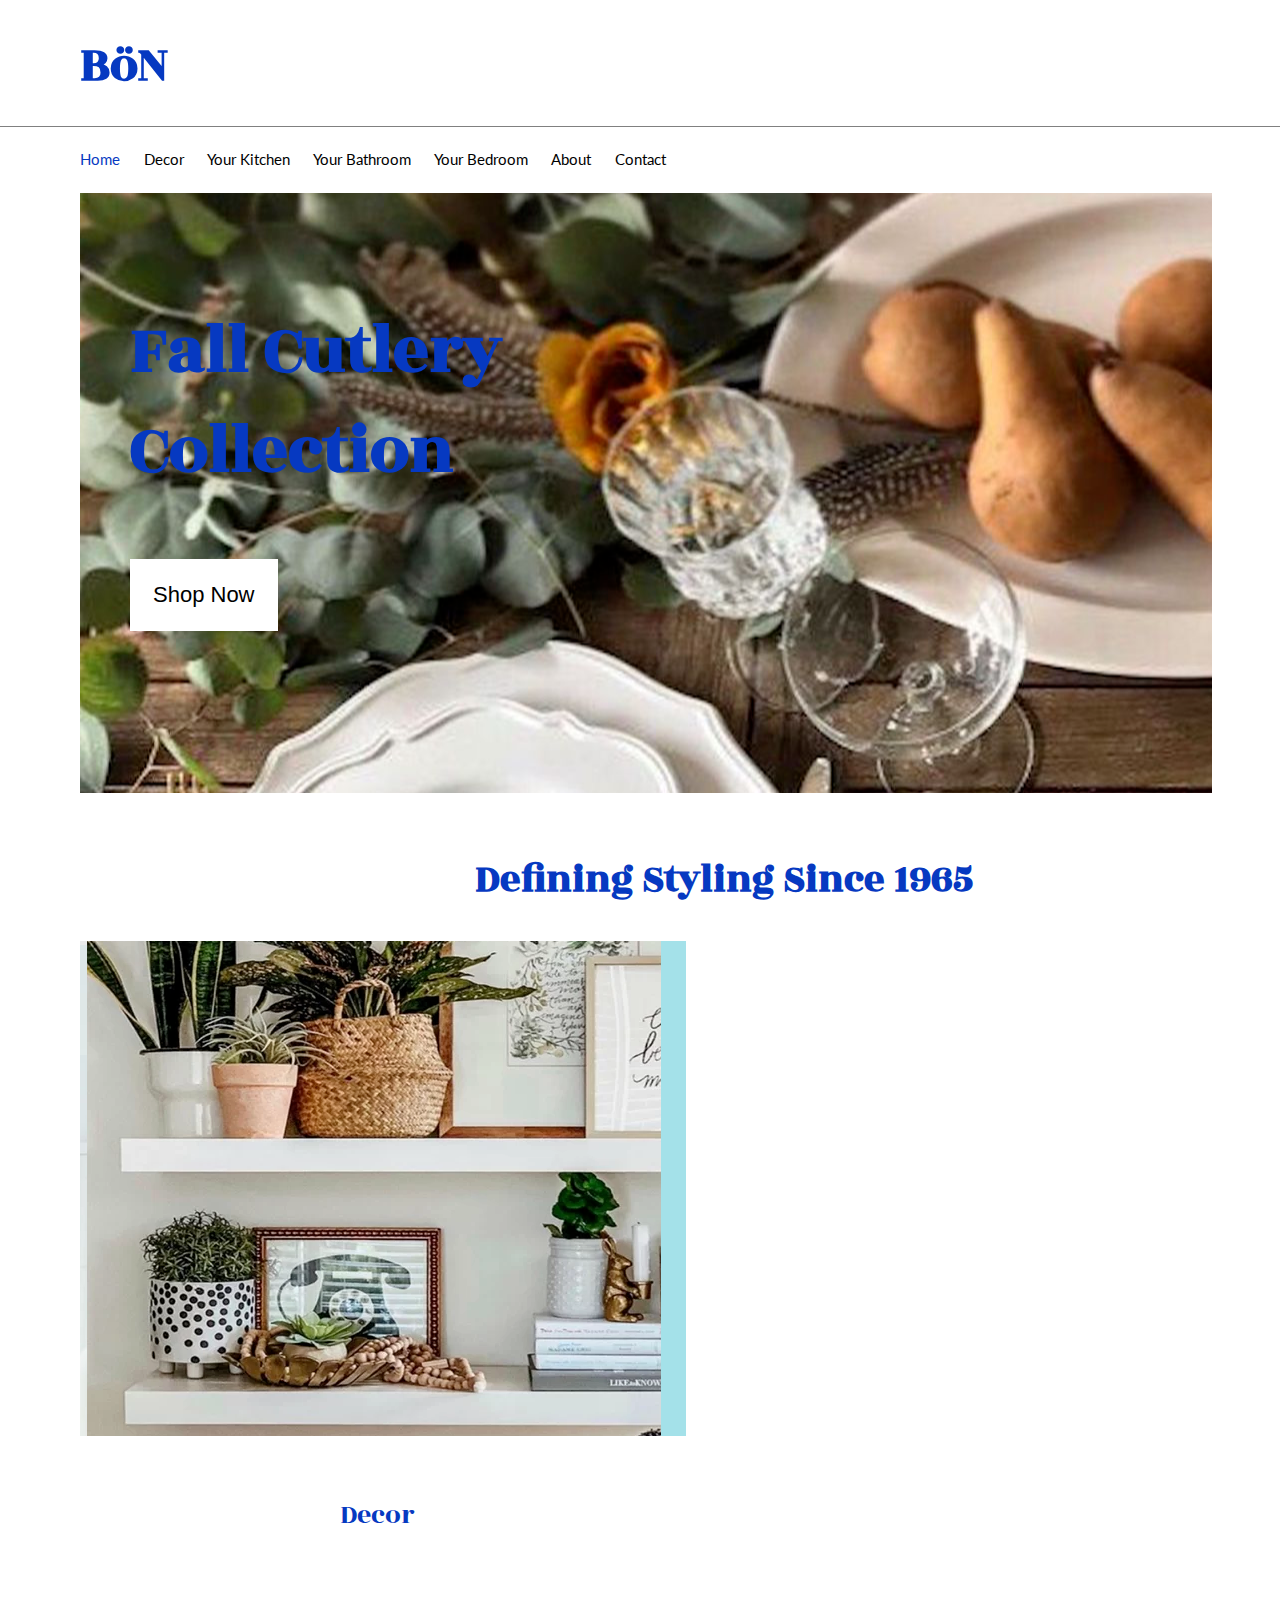
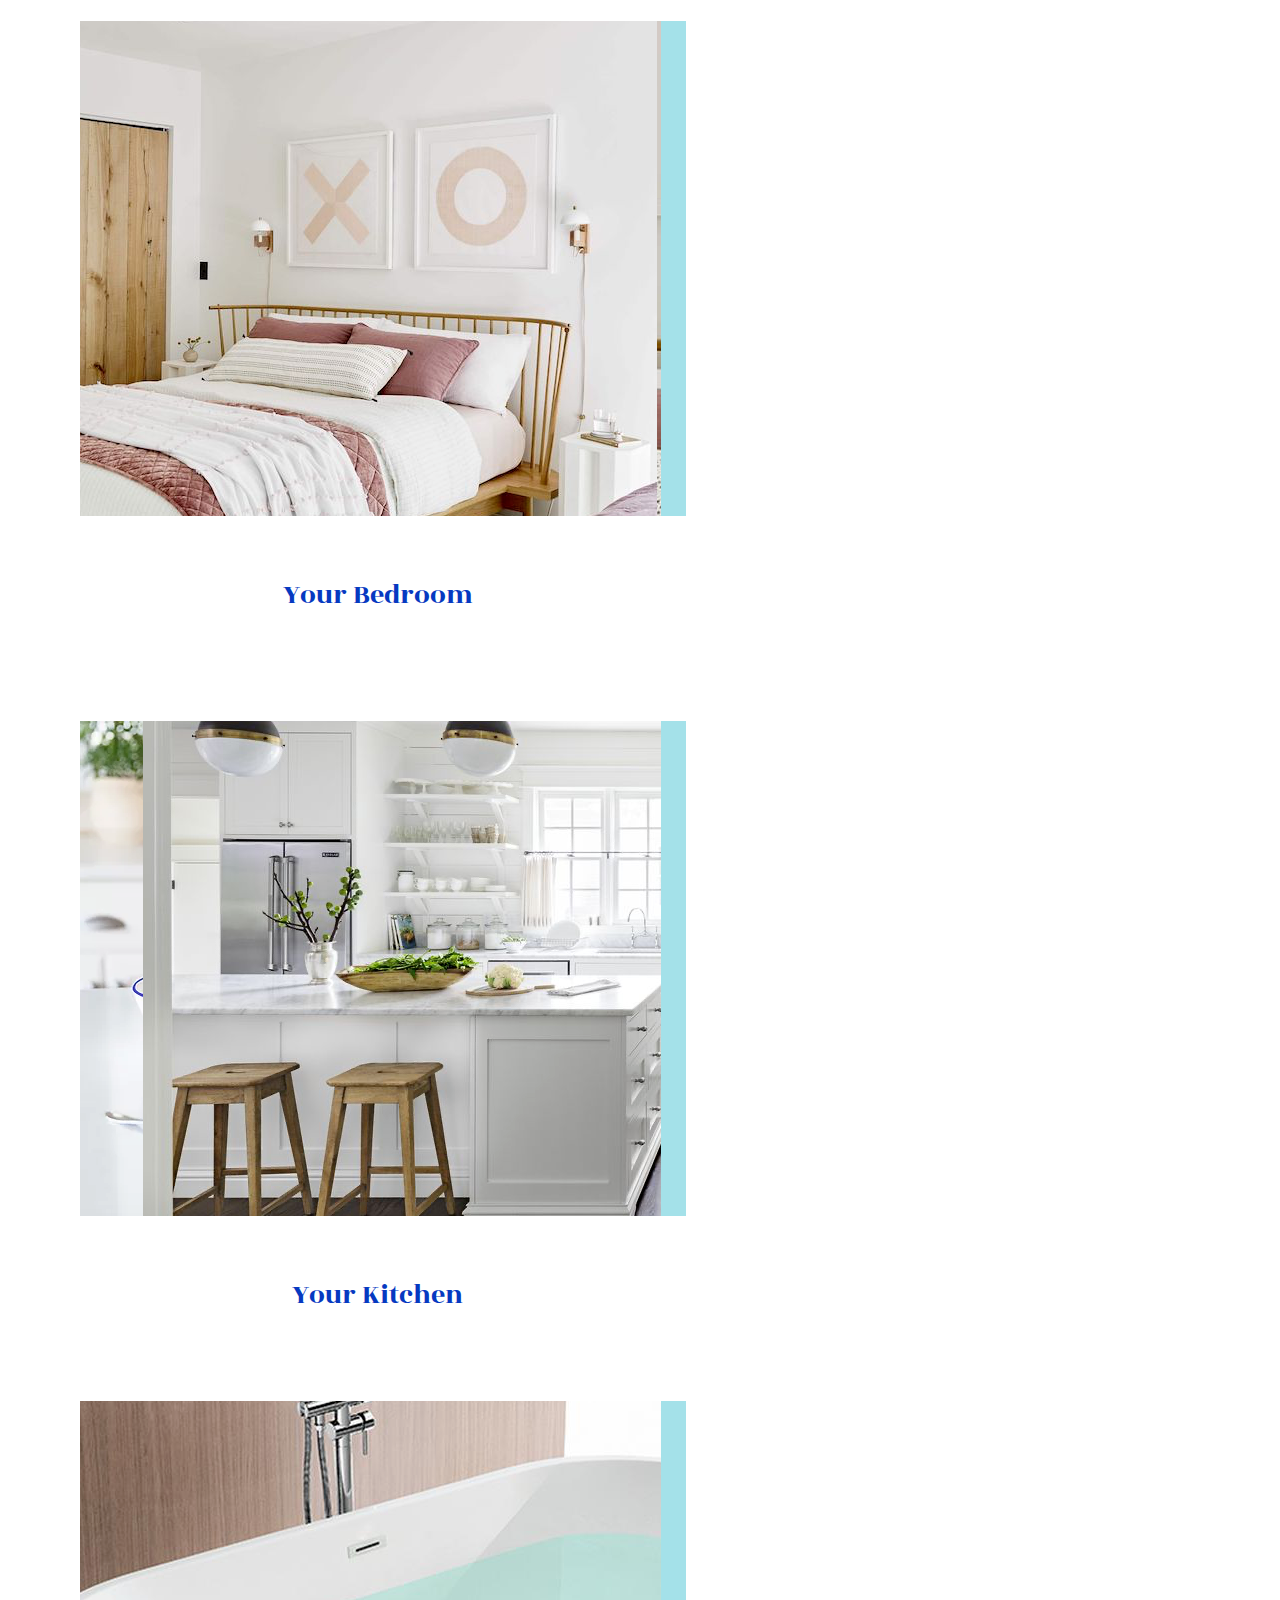
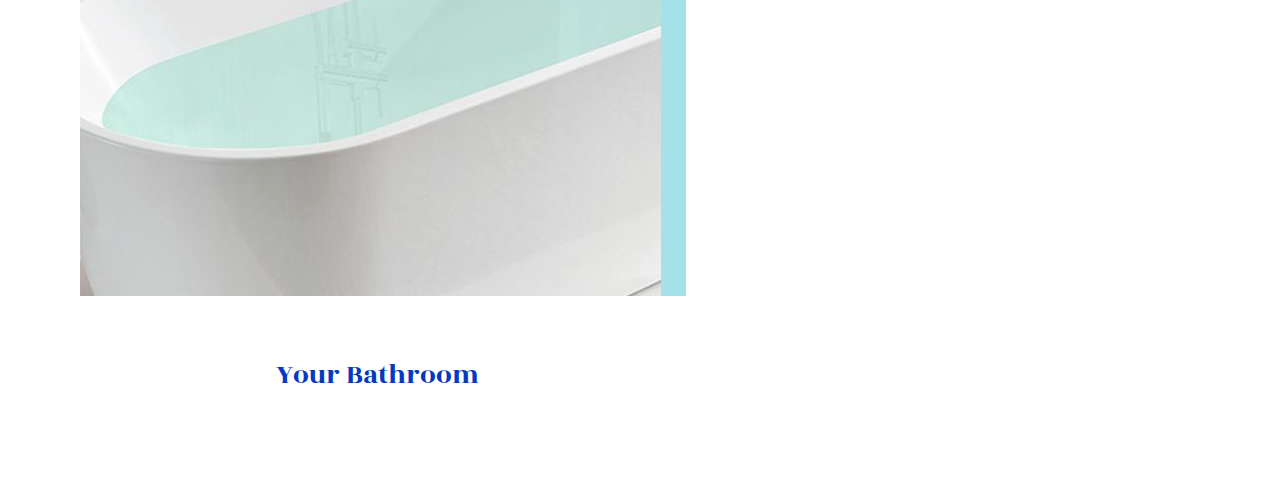
==== asjcndncjks.html @ 8872a4eb "Added HW3: asjcndncjks" ====
<!DOCTYPE html>
<html>
    <head>
        <link rel="stylesheet" href="asjcndncjks.css">
        <link href="https://fonts.googleapis.com/css2?family=Rozha+One&display=swap" rel="stylesheet">
      <link href="https://fonts.googleapis.com/css2?family=Lato&display=swap" rel="stylesheet">

    </head>
    <body>
        <div class="header">
            <h2>BöN</h2>
        <hr noshade class="solid">
        </div>
        <div class="menu">
            <span class="selected">Home</span>
            <span>Decor</span>
            <span>Your Kitchen</span>
            <span>Your Bathroom</span>
            <span>Your Bedroom</span>
            <span>About</span>
            <span>Contact</span>
        </div>
        <div class="main">
            <h2>
              Fall Cutlery<br/>Collection
            </h2>
            <p>Shop Now</p>
        </div>
        <div class="desc">
            <h2>Defining Styling Since 1965</h2>
        <div class="tile">
          <div>
            <img src="Decor.png">
            <p>Decor</p>
          </div>
          <div>
            <img src="Bedroom.png">
            <p>Your Bedroom</p>
          </div>
        </div>

        </div>
        <div class="tile">
          <div>
            <img src="Kitchen.png">
            <p>Your Kitchen</p>
          </div>
          <div>
            <img src="Bathroom.png">
            <p>Your Bathroom</p>
          </div>
        </div>
    </body>
</html>
---- asjcndncjks.css ----
.main {
    padding: 50px;
    background: url(Cutlery.png);
    background-repeat: no-repeat;
    background-attachment:fixed;
    height: 500px;
    background-position-y: -40px;
    background-position-x: 76px;
}

.main p {
    background: white;
    width: max-content;
    color: black;
    padding: 23px;
    font-family: sans-serif;
    font-size: 22px;
}

.header h2 {
    font-size: 50px;
    color: #0639C1;
}

.main h2 {
     font-size: 70px;
     color: #0639C1;
 }

 .desc h2 {
     font-size: 40px;
     color: #0639C1;
     margin-left: 395px;
 }

.selected {
    color: #0639C1;
}

body {
    padding-right: 60px;
    padding-left: 72px;
    padding-top: 30px;
    font-family: 'Rozha One', serif;
}

.header {
    margin-top: -50px;
    }

.header h2{
    margin-bottom: 25px;
}
.header hr {
    border-bottom: none;
    position: relative;
    left: -50%;
    right: -50%;
    width: 10000px;
}
.desc {
    padding-bottom: 20px;
    padding-top: 25px;
}

.menu {
    padding-top: 15px;
    padding-bottom: 25px;
    font-size: 15px;
    font-family: Lato;
}

.menu span {
    margin-right: 20px;
}

.tile {
    display: block ruby;
    width: min-content;
}

.tile div{
    width: min-content;
    margin-right: 37px;
}

.tile p{
    text-align: center;
    color: #0639C1;
    font-size: 28px;
    margin-top: 52px;
    margin-bottom: 86px;
    padding-right: 11px;
}

.tile img {
    background-color: #A4E1E9;
    padding-right: 25px;
}
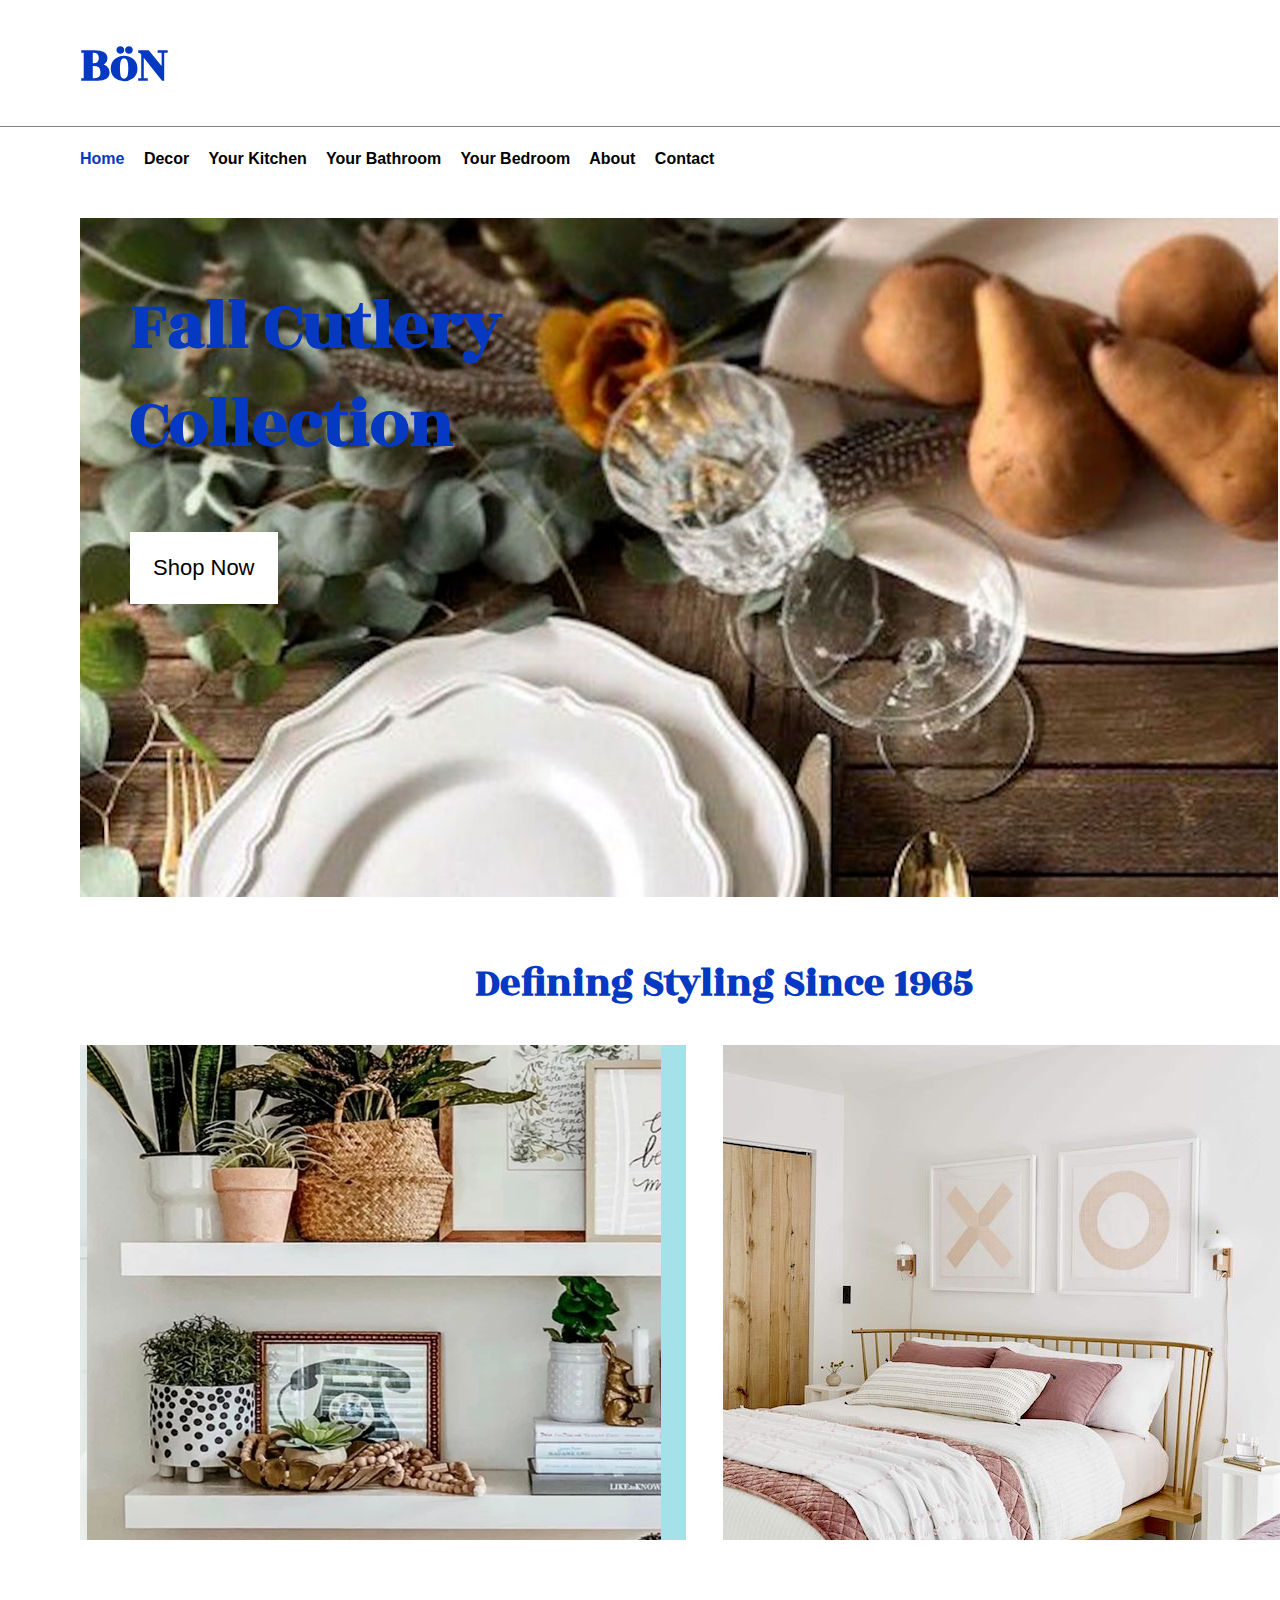
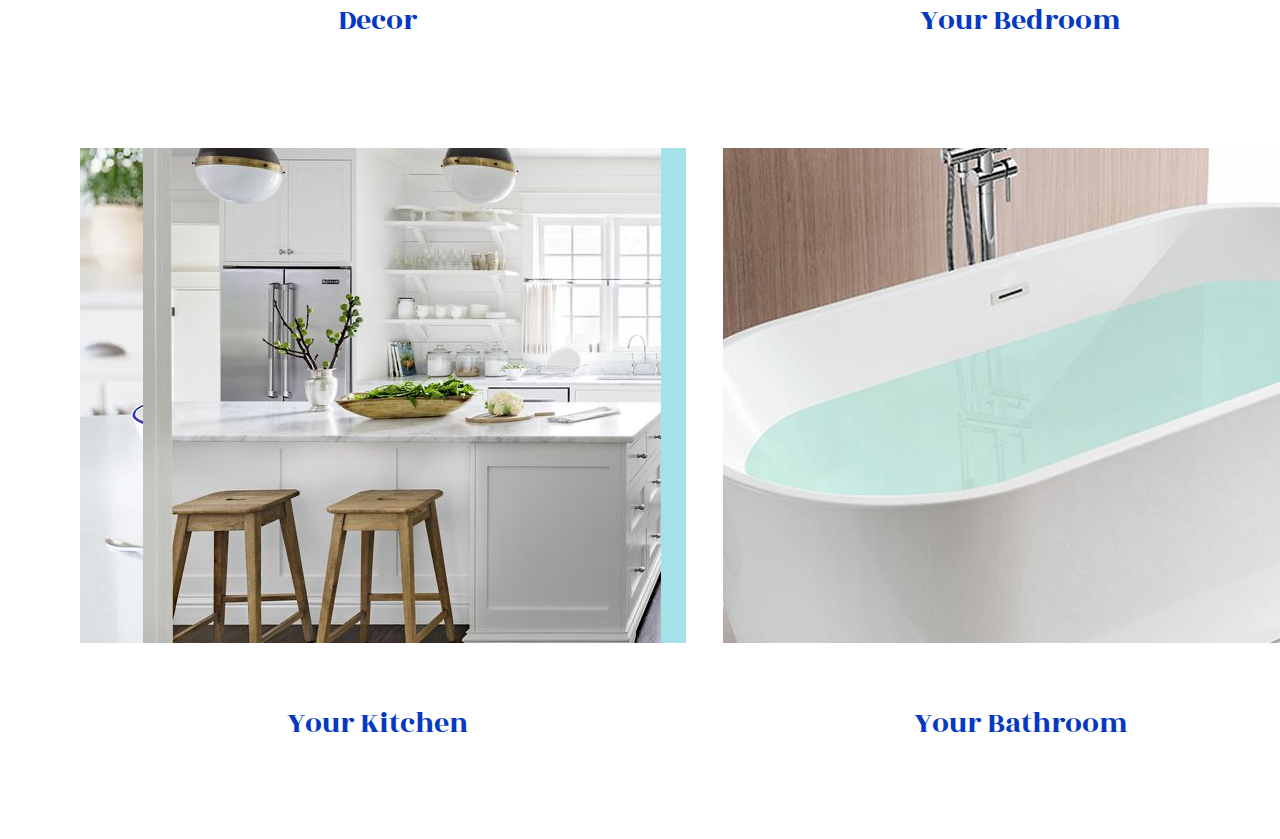
==== commit 0cbd8591: "HW1 fixes" ====
--- a/asjcndncjks.html
+++ b/asjcndncjks.html
@@ -3,13 +3,12 @@
     <head>
         <link rel="stylesheet" href="asjcndncjks.css">
         <link href="https://fonts.googleapis.com/css2?family=Rozha+One&display=swap" rel="stylesheet">
-      <link href="https://fonts.googleapis.com/css2?family=Lato&display=swap" rel="stylesheet">
-
+        <title>Home | BöN</title>
     </head>
     <body>
         <div class="header">
             <h2>BöN</h2>
-        <hr noshade class="solid">
+            <hr noshade class="solid">
         </div>
         <div class="menu">
             <span class="selected">Home</span>
@@ -22,33 +21,33 @@
         </div>
         <div class="main">
             <h2>
-              Fall Cutlery<br/>Collection
+                Fall Cutlery<br/>Collection
+            
             </h2>
             <p>Shop Now</p>
         </div>
         <div class="desc">
             <h2>Defining Styling Since 1965</h2>
-        <div class="tile">
-          <div>
-            <img src="Decor.png">
-            <p>Decor</p>
-          </div>
-          <div>
-            <img src="Bedroom.png">
-            <p>Your Bedroom</p>
-          </div>
-        </div>
-
+            <div class="tile">
+                <div>
+                    <img src="Decor.png">
+                    <p>Decor</p>
+                </div>
+                <div>
+                    <img src="Bedroom.png">
+                    <p>Your Bedroom</p>
+                </div>
+            </div>
         </div>
         <div class="tile">
-          <div>
-            <img src="Kitchen.png">
-            <p>Your Kitchen</p>
-          </div>
-          <div>
-            <img src="Bathroom.png">
-            <p>Your Bathroom</p>
-          </div>
+            <div>
+                <img src="Kitchen.png">
+                <p>Your Kitchen</p>
+            </div>
+            <div>
+                <img src="Bathroom.png">
+                <p>Your Bathroom</p>
+            </div>
         </div>
     </body>
 </html>
--- a/asjcndncjks.css
+++ b/asjcndncjks.css
@@ -2,9 +2,9 @@
     padding: 50px;
     background: url(Cutlery.png);
     background-repeat: no-repeat;
-    background-attachment:fixed;
-    height: 500px;
-    background-position-y: -40px;
+    background-attachment: fixed;
+    height: 579px;
+    background-position-y: -64px;
     background-position-x: 76px;
 }
 
@@ -23,15 +23,17 @@
 }
 
 .main h2 {
-     font-size: 70px;
-     color: #0639C1;
- }
+    font-size: 70px;
+    color: #0639C1;
+    margin-top: 10px;
+    line-height: 98px;
+}
 
- .desc h2 {
-     font-size: 40px;
-     color: #0639C1;
-     margin-left: 395px;
- }
+.desc h2 {
+    font-size: 40px;
+    color: #0639C1;
+    margin-left: 395px;
+}
 
 .selected {
     color: #0639C1;
@@ -42,15 +44,17 @@
     padding-left: 72px;
     padding-top: 30px;
     font-family: 'Rozha One', serif;
+    display: inline-block;
 }
 
 .header {
     margin-top: -50px;
-    }
+}
 
-.header h2{
+.header h2 {
     margin-bottom: 25px;
 }
+
 .header hr {
     border-bottom: none;
     position: relative;
@@ -58,6 +62,7 @@
     right: -50%;
     width: 10000px;
 }
+
 .desc {
     padding-bottom: 20px;
     padding-top: 25px;
@@ -65,29 +70,31 @@
 
 .menu {
     padding-top: 15px;
-    padding-bottom: 25px;
-    font-size: 15px;
-    font-family: Lato;
+    padding-bottom: 50px;
+    font-size: 16px;
+    font-family: sans-serif;
+    font-stretch: semi-condensed;
+    font-weight: bold;
 }
 
 .menu span {
-    margin-right: 20px;
+    margin-right: 15px;
 }
 
 .tile {
-    display: block ruby;
     width: min-content;
+    display: -webkit-box;
 }
 
-.tile div{
+.tile div {
     width: min-content;
     margin-right: 37px;
 }
 
-.tile p{
+.tile p {
     text-align: center;
     color: #0639C1;
-    font-size: 28px;
+    font-size: 30px;
     margin-top: 52px;
     margin-bottom: 86px;
     padding-right: 11px;
@@ -96,4 +103,4 @@
 .tile img {
     background-color: #A4E1E9;
     padding-right: 25px;
-}+}
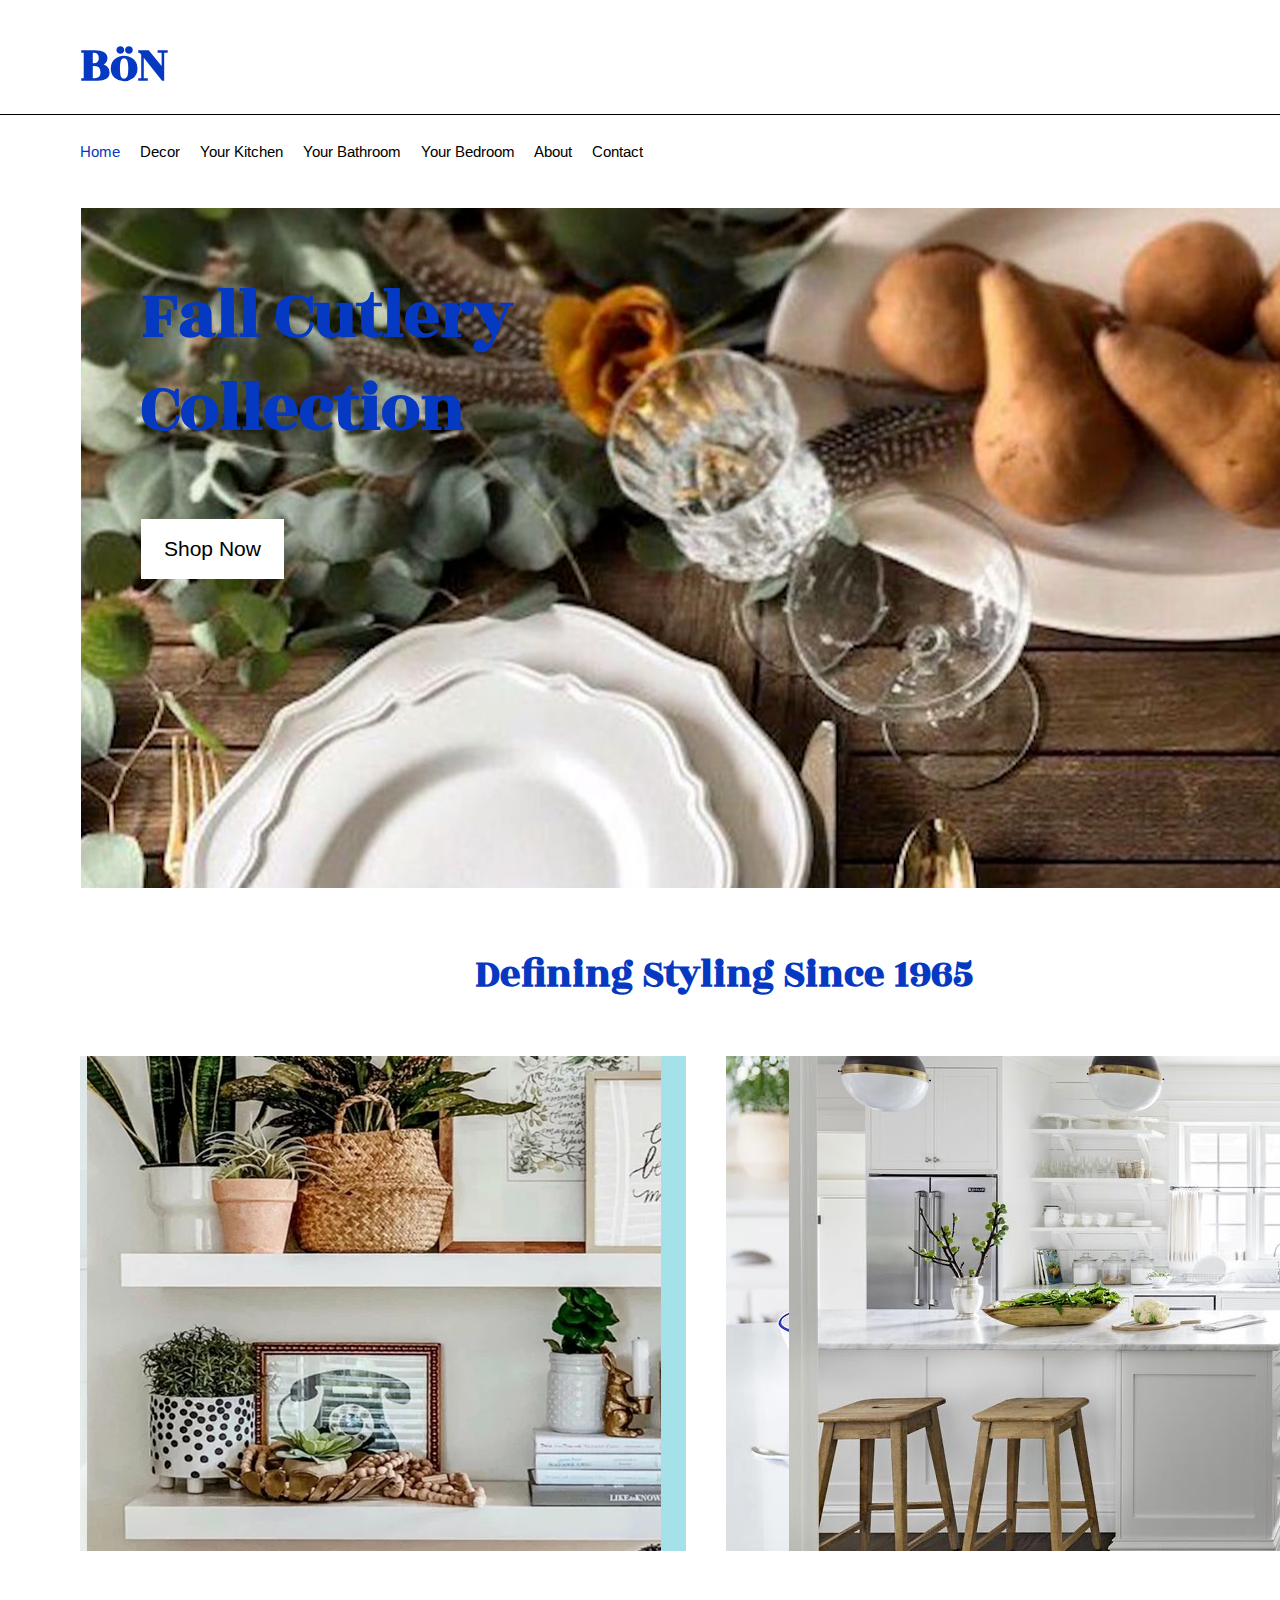
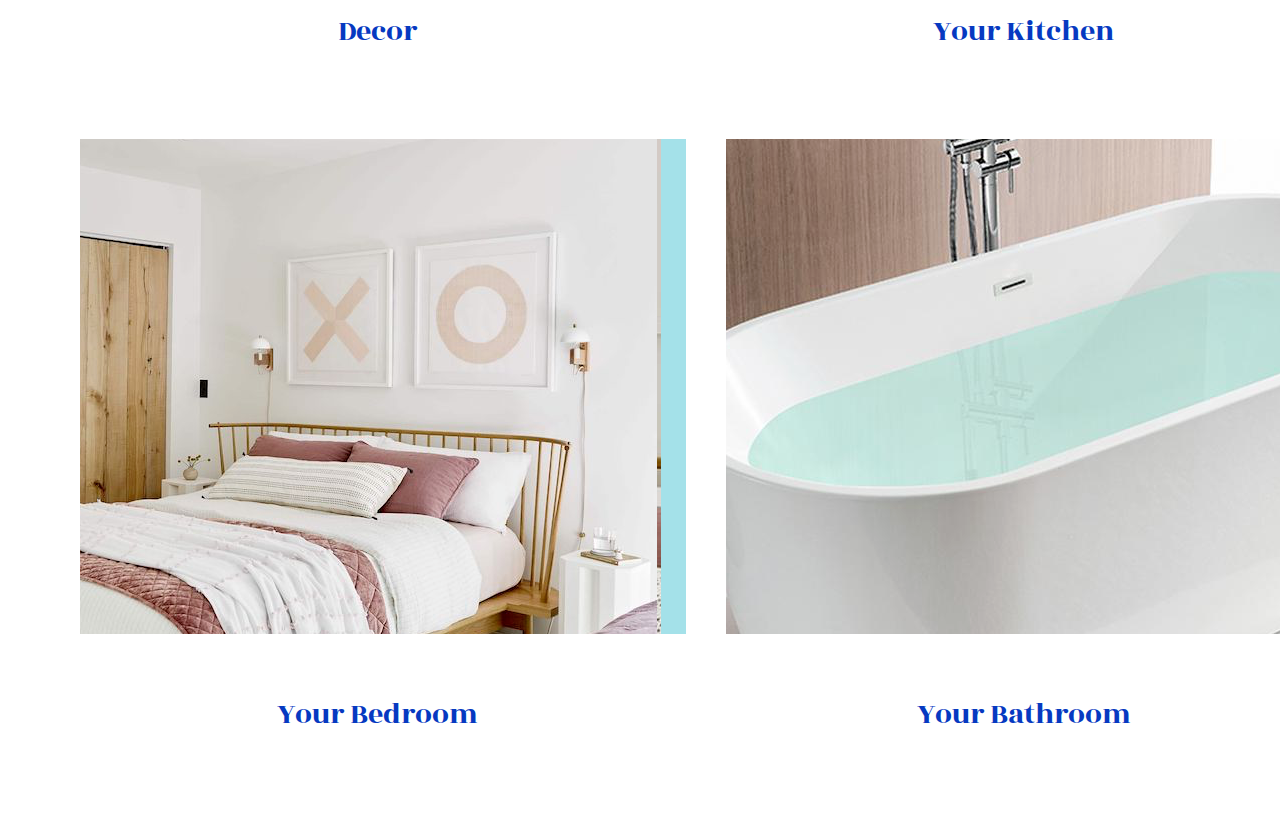
==== commit ba1e018c: "Fixed margins" ====
--- a/asjcndncjks.html
+++ b/asjcndncjks.html
@@ -3,13 +3,16 @@
     <head>
         <link rel="stylesheet" href="asjcndncjks.css">
         <link href="https://fonts.googleapis.com/css2?family=Rozha+One&display=swap" rel="stylesheet">
+		<link href="https://fonts.googleapis.com/css2?family=Poppins:wght@400&display=swap" rel="stylesheet">
+		<link href="https://fonts.googleapis.com/css2?family=Arimo&display=swap" rel="stylesheet">
+
         <title>Home | BöN</title>
     </head>
     <body>
         <div class="header">
             <h2>BöN</h2>
-            <hr noshade class="solid">
         </div>
+        <hr noshade class="solid">
         <div class="menu">
             <span class="selected">Home</span>
             <span>Decor</span>
@@ -28,17 +31,17 @@
         </div>
         <div class="desc">
             <h2>Defining Styling Since 1965</h2>
-            <div class="tile">
-                <div>
-                    <img src="Decor.png">
-                    <p>Decor</p>
-                </div>
-                <div>
-                    <img src="Bedroom.png">
-                    <p>Your Bedroom</p>
-                </div>
-            </div>
         </div>
+		<div class="tile">
+			<div>
+				<img src="Decor.png">
+				<p>Decor</p>
+			</div>
+			<div>
+				<img src="Bedroom.png">
+				<p>Your Bedroom</p>
+			</div>
+		</div>
         <div class="tile">
             <div>
                 <img src="Kitchen.png">
--- a/asjcndncjks.css
+++ b/asjcndncjks.css
@@ -1,20 +1,24 @@
 .main {
-    padding: 50px;
+    padding: 52px 0 0 61px;
     background: url(Cutlery.png);
     background-repeat: no-repeat;
     background-attachment: fixed;
-    height: 579px;
-    background-position-y: -64px;
-    background-position-x: 76px;
+    height: 628px;
+    background-position-y: -77px;
+    background-position-x: 81px;
+    margin-right: -8px;
 }
 
 .main p {
     background: white;
     width: max-content;
     color: black;
-    padding: 23px;
     font-family: sans-serif;
-    font-size: 22px;
+    font-size: 21px;
+    padding-right: 23px;
+    padding-left: 23px;
+    padding-top: 18px;
+    padding-bottom: 18px;
 }
 
 .header h2 {
@@ -26,7 +30,8 @@
     font-size: 70px;
     color: #0639C1;
     margin-top: 10px;
-    line-height: 98px;
+    line-height: 93px;
+    margin-bottom: 63px;
 }
 
 .desc h2 {
@@ -40,27 +45,26 @@
 }
 
 body {
-    padding-right: 60px;
     padding-left: 72px;
     padding-top: 30px;
     font-family: 'Rozha One', serif;
-    display: inline-block;
+    white-space: nowrap;
 }
 
 .header {
     margin-top: -50px;
+    margin-bottom: 13px;
 }
 
 .header h2 {
-    margin-bottom: 25px;
+    margin-bottom: 5px;
 }
 
-.header hr {
+hr {
     border-bottom: none;
-    position: relative;
-    left: -50%;
-    right: -50%;
-    width: 10000px;
+    margin-left: -80px;
+    margin-right: -8px;
+    border-color: black;
 }
 
 .desc {
@@ -69,21 +73,18 @@
 }
 
 .menu {
-    padding-top: 15px;
-    padding-bottom: 50px;
-    font-size: 16px;
-    font-family: sans-serif;
-    font-stretch: semi-condensed;
-    font-weight: bold;
+    padding-top: 20px;
+    padding-bottom: 48px;
+    font-size: 14.5px;
+    font-family: Arimo;
 }
 
 .menu span {
-    margin-right: 15px;
+    margin-right: 16px;
 }
 
 .tile {
-    width: min-content;
-    display: -webkit-box;
+    display: inline-block;
 }
 
 .tile div {
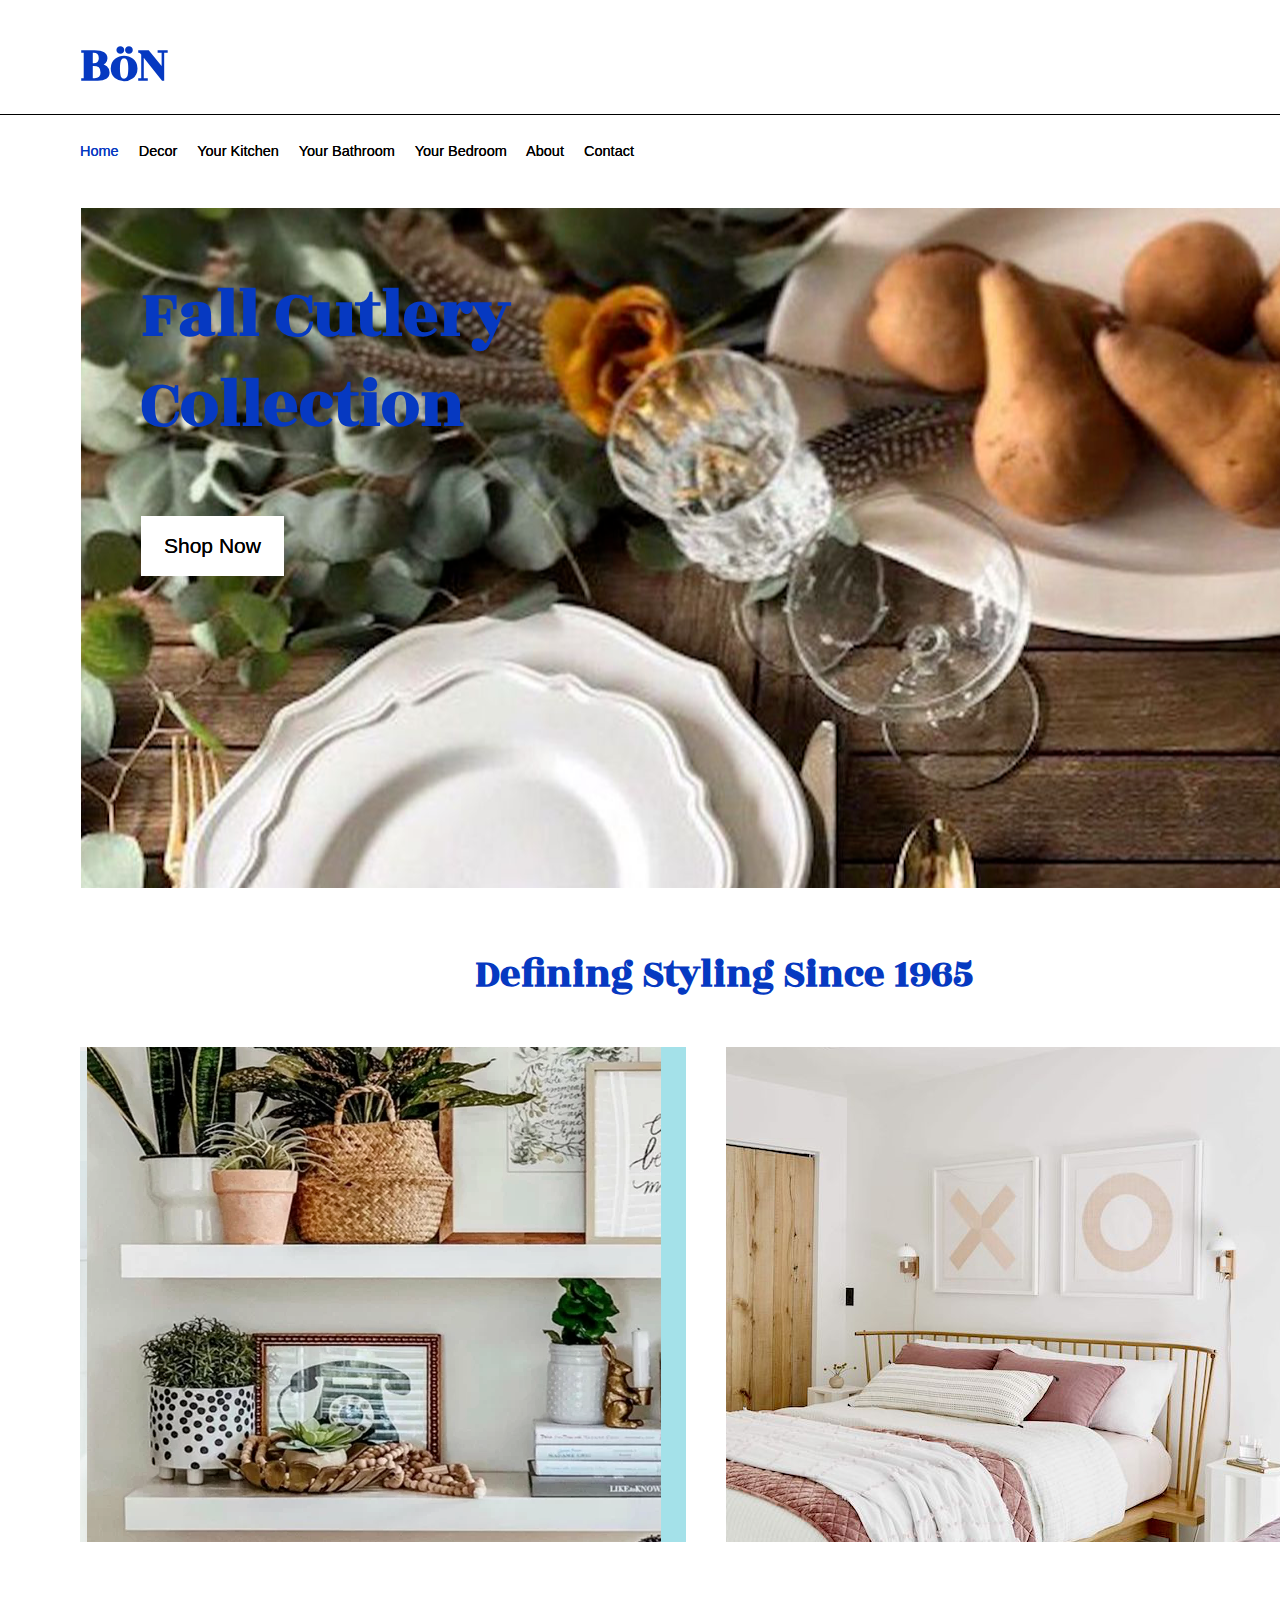
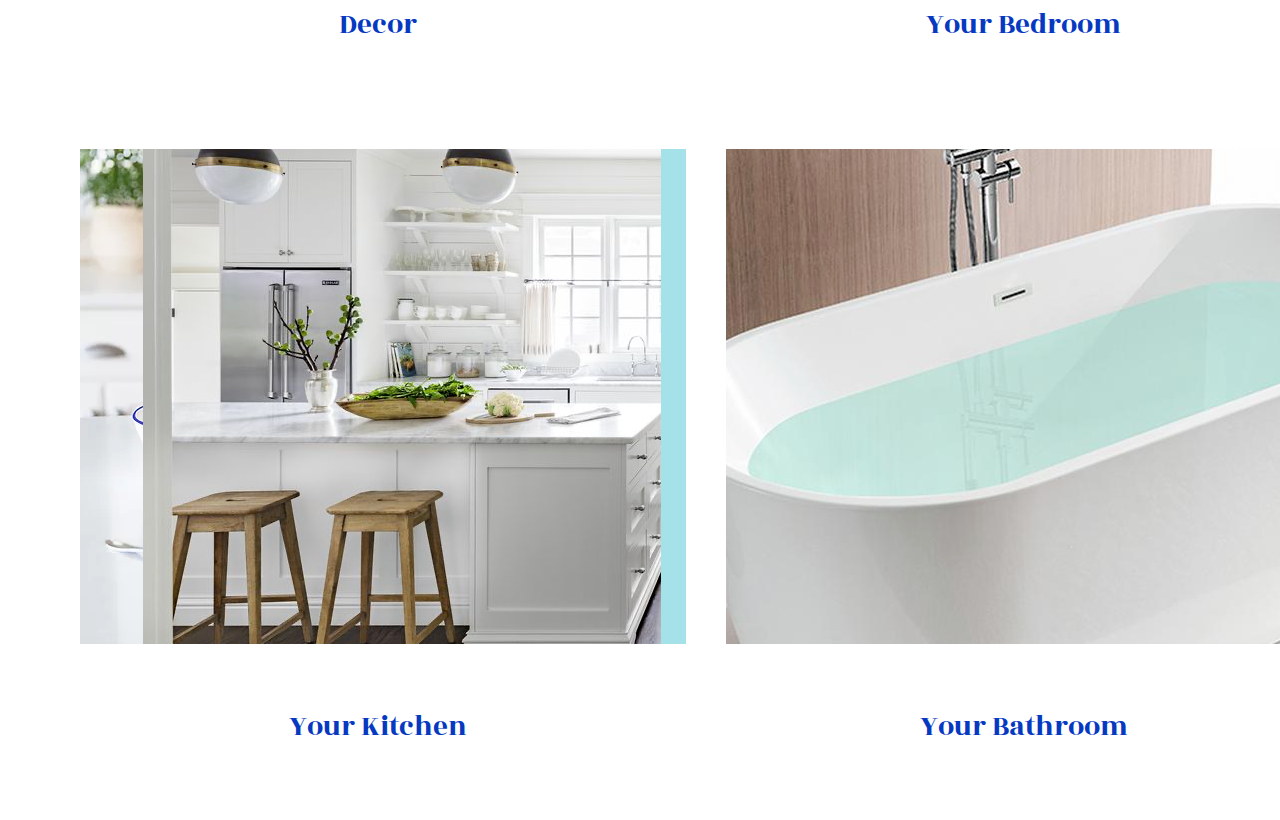
==== commit 59a292a4: "Final HW1 changes" ====
--- a/asjcndncjks.html
+++ b/asjcndncjks.html
@@ -3,9 +3,6 @@
     <head>
         <link rel="stylesheet" href="asjcndncjks.css">
         <link href="https://fonts.googleapis.com/css2?family=Rozha+One&display=swap" rel="stylesheet">
-		<link href="https://fonts.googleapis.com/css2?family=Poppins:wght@400&display=swap" rel="stylesheet">
-		<link href="https://fonts.googleapis.com/css2?family=Arimo&display=swap" rel="stylesheet">
-
         <title>Home | BöN</title>
     </head>
     <body>
@@ -37,17 +34,17 @@
 				<img src="Decor.png">
 				<p>Decor</p>
 			</div>
+            <div class = "bottom">
+                <img src="Kitchen.png">
+                <p>Your Kitchen</p>
+            </div>
+		</div>
+		<div class="tile">
 			<div>
 				<img src="Bedroom.png">
 				<p>Your Bedroom</p>
 			</div>
-		</div>
-        <div class="tile">
-            <div>
-                <img src="Kitchen.png">
-                <p>Your Kitchen</p>
-            </div>
-            <div>
+            <div class = "bottom">
                 <img src="Bathroom.png">
                 <p>Your Bathroom</p>
             </div>
--- a/asjcndncjks.css
+++ b/asjcndncjks.css
@@ -15,6 +15,7 @@
     color: black;
     font-family: sans-serif;
     font-size: 21px;
+    text-shadow: 0 0 black;
     padding-right: 23px;
     padding-left: 23px;
     padding-top: 18px;
@@ -27,11 +28,11 @@
 }
 
 .main h2 {
-    font-size: 70px;
+    font-size: 69px;
     color: #0639C1;
     margin-top: 10px;
-    line-height: 93px;
-    margin-bottom: 63px;
+    line-height: 90px;
+    margin-bottom: 66px;
 }
 
 .desc h2 {
@@ -42,6 +43,7 @@
 
 .selected {
     color: #0639C1;
+    text-shadow: 0 0 #0639C1;
 }
 
 body {
@@ -68,15 +70,16 @@
 }
 
 .desc {
-    padding-bottom: 20px;
+    padding-bottom: 11px;
     padding-top: 25px;
 }
 
 .menu {
     padding-top: 20px;
-    padding-bottom: 48px;
+    padding-bottom: 49px;
     font-size: 14.5px;
-    font-family: Arimo;
+    font-family: sans-serif;
+    text-shadow: 0 0 black;
 }
 
 .menu span {
@@ -95,10 +98,14 @@
 .tile p {
     text-align: center;
     color: #0639C1;
-    font-size: 30px;
-    margin-top: 52px;
-    margin-bottom: 86px;
+    font-size: 29px;
+    margin-top: 55px;
+    margin-bottom: 104px;
     padding-right: 11px;
+}
+
+.bottom p {
+    margin-bottom: 65px;
 }
 
 .tile img {
